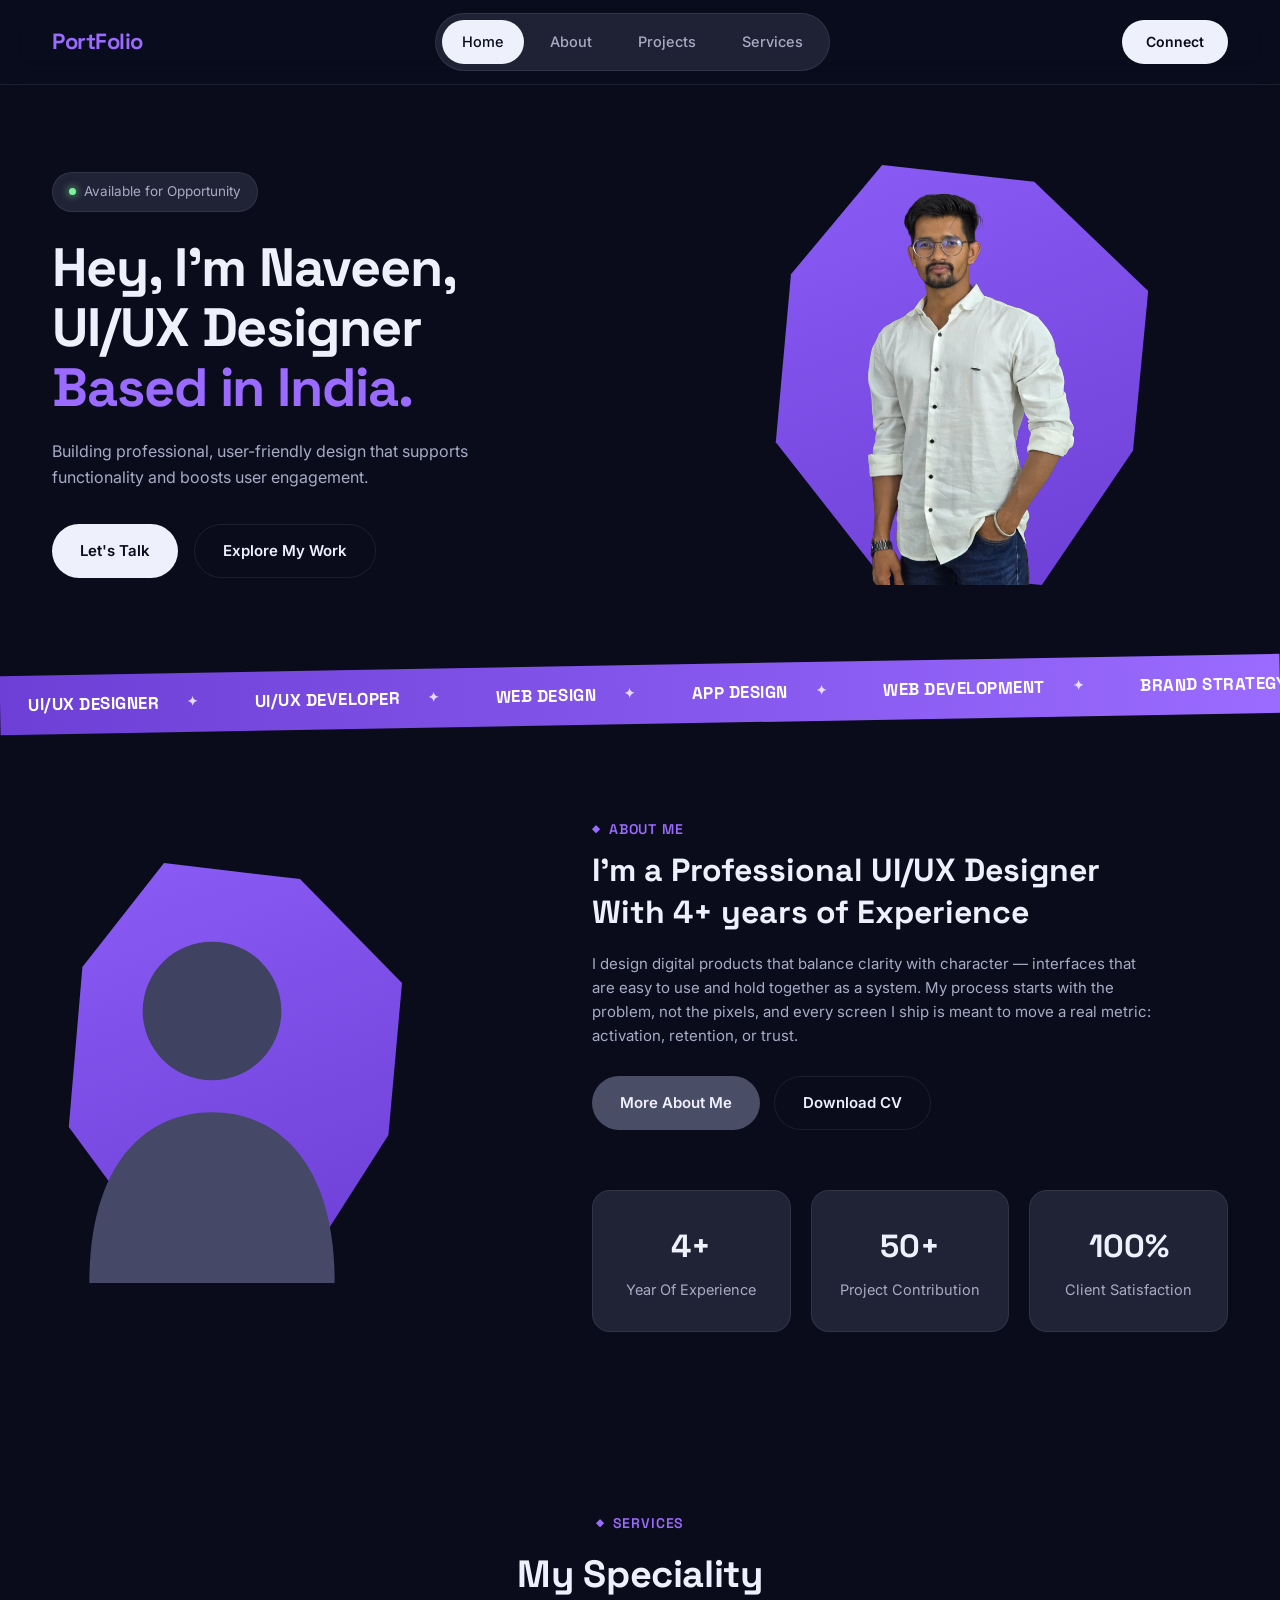
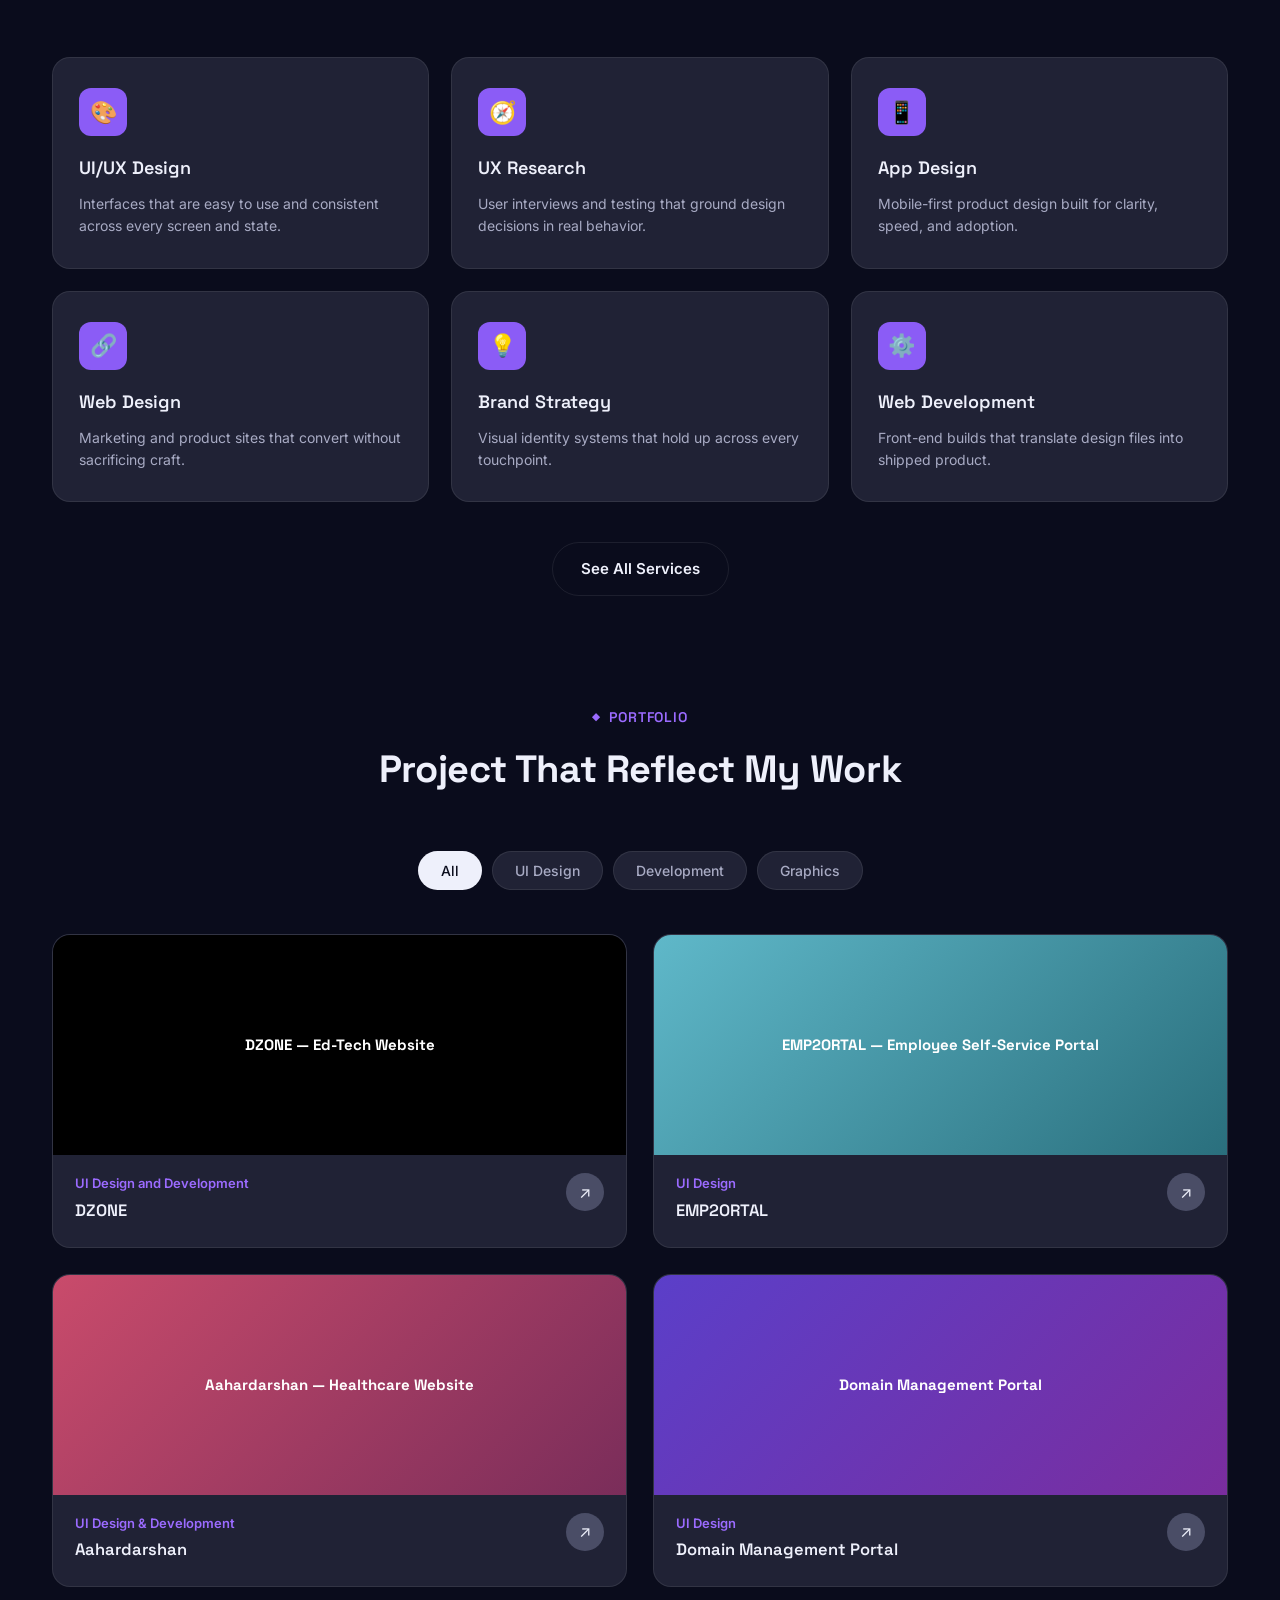
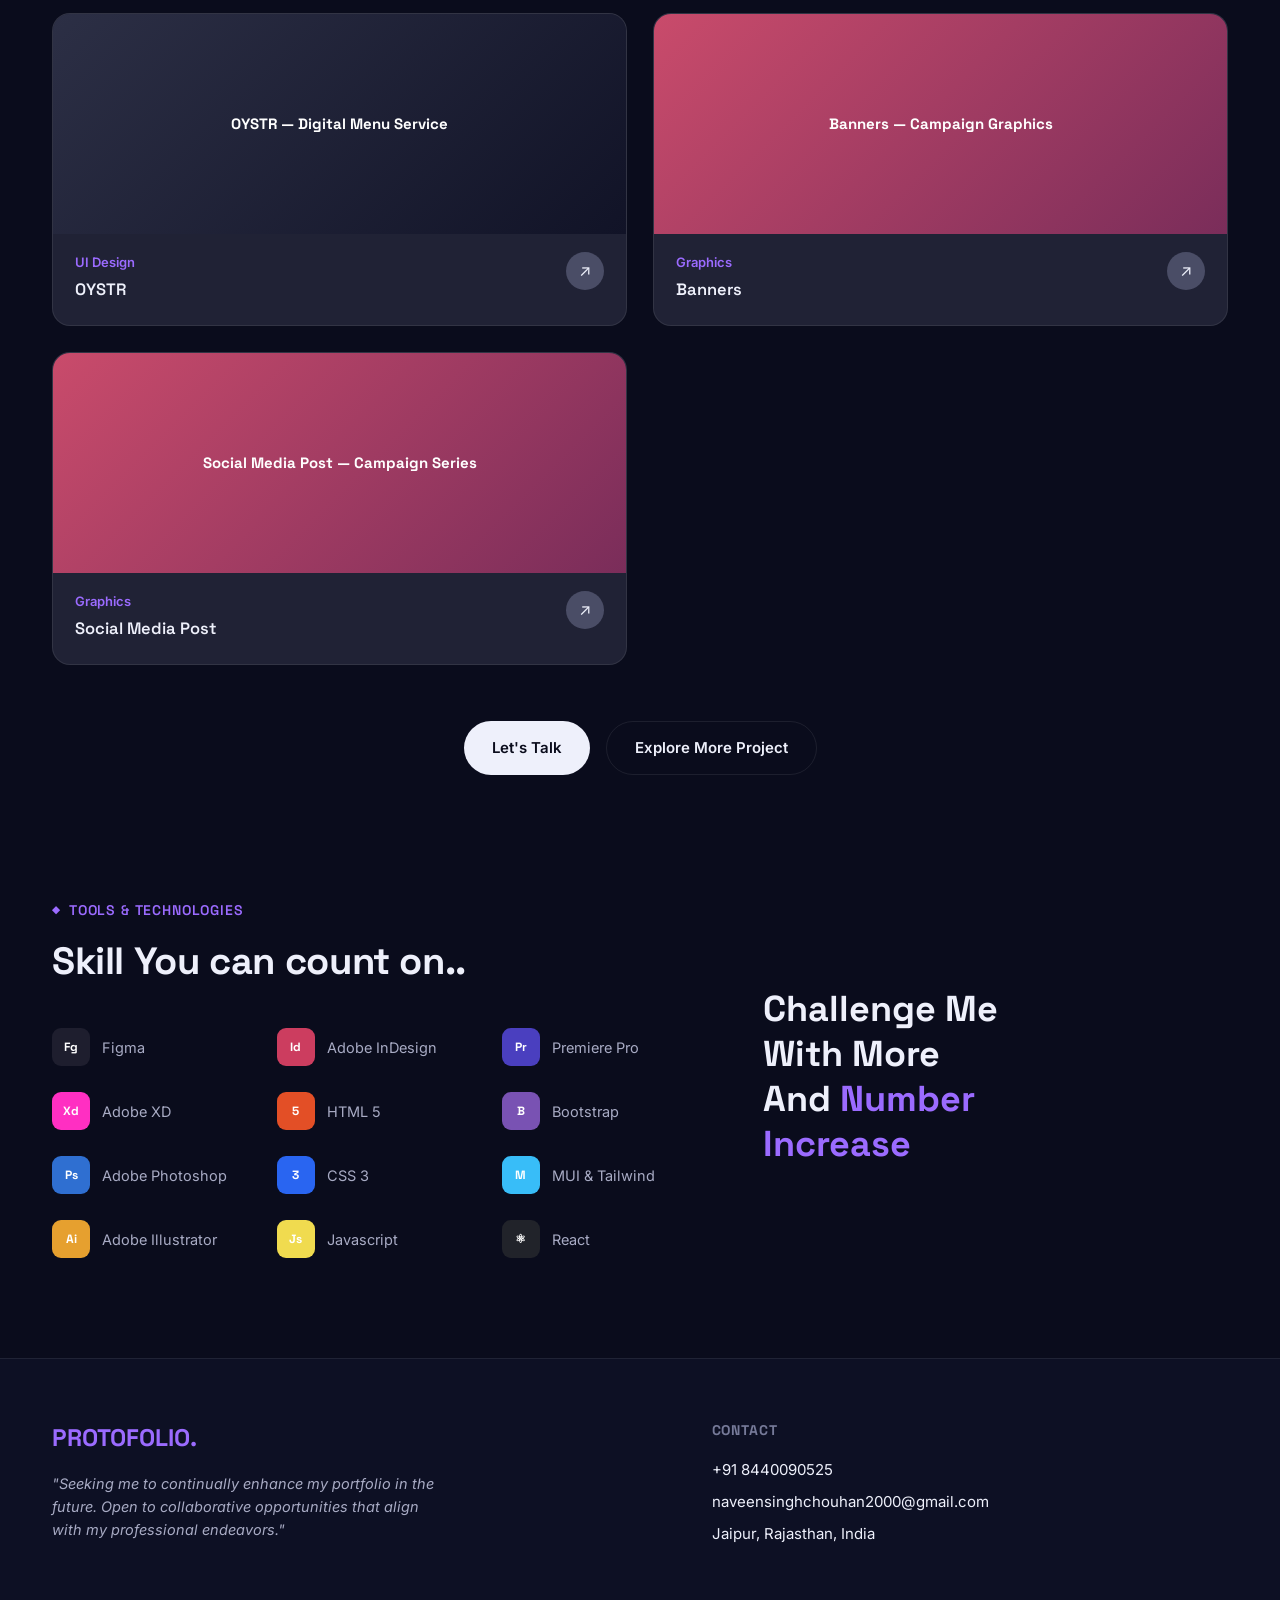
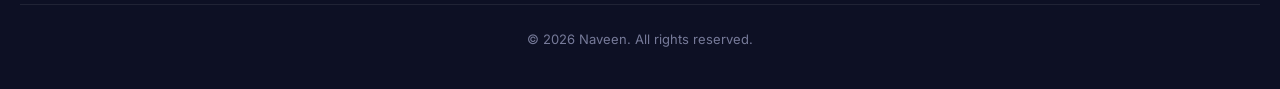
==== index.html @ eaffee30 "initial" ====
<!doctype html>
<html lang="en">
  <head>
    <meta charset="UTF-8" />
    <meta name="viewport" content="width=device-width, initial-scale=1.0" />
    <title>Naveen-UI/UX Designer Portfolio</title>
    <link rel="preconnect" href="https://fonts.googleapis.com" />
    <link
      href="https://fonts.googleapis.com/css2?family=Space+Grotesk:wght@400;500;600;700&family=Inter:wght@400;500;600;700&display=swap"
      rel="stylesheet"
    />
    <link rel="stylesheet" href="styles.css" />
  </head>
  <body>
    <header>
      <nav class="wrap">
        <a href="index.html" class="logo">PortFolio</a>
        <div class="nav-links" id="navLinks">
          <a href="index.html">Home</a>
          <a href="about.html">About</a>
          <a href="projects.html">Projects</a>
          <a href="services.html">Services</a>
        </div>
        <div class="nav-cta">
          <a
            href="index.html#contact"
            class="btn btn-solid"
            style="padding: 11px 24px; font-size: 14px"
            >Connect</a
          >
          <button class="burger" id="burgerBtn" aria-label="Toggle menu">
            ☰
          </button>
        </div>
      </nav>
    </header>

    <section class="hero" id="home">
      <div class="wrap hero-grid">
        <div>
          <div class="badge">
            <span class="dot"></span> Available for Opportunity
          </div>
          <h1>
            Hey, I'm Naveen,<br />UI/UX Designer<br /><span class="accent"
              >Based in India.</span
            >
          </h1>
          <p class="lead">
            Building professional, user-friendly design that supports
            functionality and boosts user engagement.
          </p>
          <div class="hero-actions">
            <a href="index.html#contact" class="btn btn-solid">Let's Talk</a>
            <a href="projects.html" class="btn btn-outline">Explore My Work</a>
          </div>
        </div>
        <div class="hero-photo">
          <div class="blob"></div>
          <div class="photo-card">
            <img src="./Assets/SelfImage.png" alt="" />
            <!-- <svg
              class="avatar-svg"
              viewBox="0 0 320 420"
              preserveAspectRatio="xMidYMax slice"
            >
              <circle cx="160" cy="150" r="70" fill="#3f4260" />
              <path
                d="M40 420 C40 300 100 250 160 250 C220 250 280 300 280 420 Z"
                fill="#454866"
              />
            </svg> -->
          </div>
        </div>
      </div>
    </section>

    <div class="marquee-strip">
      <div class="marquee-track" id="marqueeTrack"></div>
    </div>

    <section class="about" id="about">
      <div class="wrap about-grid">
        <div class="about-photo">
          <div class="blob"></div>
          <div class="photo-cardabout">
            <svg
              class="avatar-svg"
              viewBox="0 0 300 400"
              preserveAspectRatio="xMidYMax slice"
            >
              <circle cx="150" cy="145" r="65" fill="#3f4260" />
              <path
                d="M35 400 C35 285 90 240 150 240 C210 240 265 285 265 400 Z"
                fill="#454866"
              />
            </svg>
          </div>
        </div>
        <div class="about-copy">
          <div class="eyebrow">About Me</div>
          <h3>I'm a Professional UI/UX Designer With 4+ years of Experience</h3>
          <p>
            I design digital products that balance clarity with character —
            interfaces that are easy to use and hold together as a system. My
            process starts with the problem, not the pixels, and every screen I
            ship is meant to move a real metric: activation, retention, or
            trust.
          </p>
          <div style="display: flex; gap: 14px; flex-wrap: wrap">
            <a href="about.html" class="btn btn-ghost-dark">More About Me</a>
            <a href="../files/Assets/DesignerResume.pdf" class="btn btn-outline"
              >Download CV</a
            >
          </div>

          <div class="stats-row">
            <div class="stat-card">
              <div class="num">4+</div>
              <div class="label">Year Of Experience</div>
            </div>
            <div class="stat-card">
              <div class="num">50+</div>
              <div class="label">Project Contribution</div>
            </div>
            <div class="stat-card">
              <div class="num">100%</div>
              <div class="label">Client Satisfaction</div>
            </div>
          </div>
        </div>
      </div>
    </section>

    <section class="services" id="services">
      <div class="wrap">
        <div class="section-head">
          <div class="eyebrow" style="justify-content: center; display: flex">
            Services
          </div>
          <h2 class="section-title">My Speciality</h2>
        </div>
        <div class="services-grid" id="servicesGrid"></div>
        <div style="text-align: center; margin-top: 40px">
          <a href="services.html" class="btn btn-outline">See All Services</a>
        </div>
      </div>
    </section>

    <section class="portfolio" id="projects">
      <div class="wrap">
        <div class="section-head">
          <div class="eyebrow" style="justify-content: center; display: flex">
            Portfolio
          </div>
          <h2 class="section-title">Project That Reflect My Work</h2>
        </div>
        <div class="filters" id="filters"></div>
        <div class="portfolio-grid" id="portfolioGrid"></div>
        <div class="portfolio-cta">
          <a href="index.html#contact" class="btn btn-solid">Let's Talk</a>
          <a href="projects.html" class="btn btn-outline"
            >Explore More Project</a
          >
        </div>
      </div>
    </section>

    <section class="tools">
      <div class="wrap tools-inner">
        <div>
          <div class="eyebrow">Tools &amp; Technologies</div>
          <h2 class="section-title" style="margin-bottom: 36px">
            Skill You can count on..
          </h2>
          <div class="tools-grid" id="toolsGrid"></div>
        </div>
        <div class="challenge-copy">
          <h3>
            Challenge Me<br />With More<br />And
            <span class="accent">Number<br />Increase</span>
          </h3>
        </div>
      </div>
    </section>

    <footer id="contact">
      <div class="wrap footer-grid">
        <div>
          <div class="footer-brand">PROTOFOLIO.</div>
          <p class="footer-quote">
            "Seeking me to continually enhance my portfolio in the future. Open
            to collaborative opportunities that align with my professional
            endeavors."
          </p>
        </div>
        <div class="footer-contact">
          <h6>Contact</h6>
          <p><a href="tel:+918440090525">+91 8440090525</a></p>
          <p>
            <a href="mailto:naveensinghchouhan2000@gmail.com"
              >naveensinghchouhan2000@gmail.com</a
            >
          </p>
          <p>Jaipur, Rajasthan, India</p>
        </div>
      </div>
      <div class="wrap footer-bottom">© 2026 Naveen. All rights reserved.</div>
    </footer>

    <script src="projects-data.js"></script>
    <script src="main.js"></script>
    <script>
      renderServices("servicesGrid", false);
      initFilters("filters", "portfolioGrid");
      renderTools("toolsGrid");
    </script>
  </body>
</html>
---- styles.css ----
:root {
  --bg: #0a0c1c;
  --bg-alt: #0d1024;
  --panel: #4a4d66;
  --panel-soft: rgba(74, 77, 102, 0.35);
  --purple: #8b5cf6;
  --purple-bright: #9b6bff;
  --purple-deep: #6d3fd6;
  --text: #eef0fb;
  --text-dim: #a8abc4;
  --text-faint: #767a99;
  --line: rgba(255, 255, 255, 0.08);
  --radius: 18px;
  --font-display: "Space Grotesk", sans-serif;
  --font-body: "Inter", sans-serif;
}
* {
  margin: 0;
  padding: 0;
  box-sizing: border-box;
}
html {
  scroll-behavior: smooth;
}
body {
  background: var(--bg);
  color: var(--text);
  font-family: var(--font-body);
  overflow-x: hidden;
  line-height: 1.6;
}
a {
  color: inherit;
  text-decoration: none;
}
ul {
  list-style: none;
}
img {
  max-width: 100%;
  display: block;
}
button {
  font-family: inherit;
  cursor: pointer;
  border: none;
}

.wrap {
  max-width: 1240px;
  margin: 0 auto;
  padding: 0 32px;
}
.eyebrow {
  display: inline-flex;
  align-items: center;
  gap: 8px;
  font-family: var(--font-display);
  font-size: 14px;
  font-weight: 600;
  letter-spacing: 0.06em;
  color: var(--purple-bright);
  text-transform: uppercase;
  margin-bottom: 10px;
}
.eyebrow::before {
  content: "◆";
  font-size: 10px;
  color: var(--purple-bright);
}
h2.section-title {
  font-family: var(--font-display);
  font-size: clamp(26px, 3.4vw, 38px);
  font-weight: 700;
  color: var(--text);
  letter-spacing: -0.01em;
}
.section-head {
  text-align: center;
  margin-bottom: 52px;
}
.section-head.left {
  text-align: left;
}
.section-head.left .eyebrow {
  justify-content: flex-start;
}

.btn {
  padding: 14px 28px;
  border-radius: 999px;
  font-weight: 600;
  font-size: 15px;
  font-family: var(--font-body);
  display: inline-flex;
  align-items: center;
  justify-content: center;
  gap: 8px;
  transition:
    transform 0.25s ease,
    box-shadow 0.25s ease,
    background 0.25s ease,
    color 0.25s ease;
}
.btn-solid {
  background: var(--text);
  color: var(--bg);
}
.btn-solid:hover {
  background: var(--purple-bright);
  color: #fff;
  transform: translateY(-2px);
  box-shadow: 0 10px 30px -8px rgba(139, 92, 246, 0.6);
}
.btn-outline {
  background: transparent;
  color: var(--text);
  border: 1.5px solid var(--line);
}
.btn-outline:hover {
  border-color: var(--purple-bright);
  color: var(--purple-bright);
  transform: translateY(-2px);
}
.btn-ghost-dark {
  background: var(--panel);
  color: var(--text);
}
.btn-ghost-dark:hover {
  background: var(--purple);
  color: #fff;
  transform: translateY(-2px);
}
.btn-sm {
  padding: 10px 20px;
  font-size: 13.5px;
}

/* NAV */
header {
  position: sticky;
  top: 0;
  z-index: 100;
  background: rgba(10, 12, 28, 0.75);
  backdrop-filter: blur(14px);
  border-bottom: 1px solid var(--line);
}
nav.wrap {
  display: flex;
  align-items: center;
  justify-content: space-between;
  height: 84px;
}
.logo {
  font-family: var(--font-display);
  font-weight: 700;
  font-size: 22px;
  color: var(--purple-bright);
  letter-spacing: -0.02em;
}
.nav-links {
  display: flex;
  gap: 6px;
  background: var(--panel-soft);
  border: 1px solid var(--line);
  padding: 6px;
  border-radius: 999px;
}
.nav-links a {
  padding: 10px 20px;
  border-radius: 999px;
  font-size: 14.5px;
  font-weight: 500;
  color: var(--text-dim);
  transition: all 0.2s ease;
}
.nav-links a:hover,
.nav-links a.active {
  background: var(--text);
  color: var(--bg);
}
.nav-cta {
  display: flex;
  align-items: center;
  gap: 16px;
}
.burger {
  display: none;
  background: none;
  color: var(--text);
  font-size: 24px;
}

/* PAGE HERO (about/services/projects/case-study top banner) */
.page-hero {
  padding: 64px 0 50px;
}
.page-hero .breadcrumb {
  display: flex;
  align-items: center;
  gap: 8px;
  color: var(--text-faint);
  font-size: 13.5px;
  margin-bottom: 22px;
}
.page-hero .breadcrumb a:hover {
  color: var(--purple-bright);
}
.page-hero h1 {
  font-family: var(--font-display);
  font-size: clamp(32px, 4.4vw, 48px);
  font-weight: 700;
  letter-spacing: -0.02em;
  line-height: 1.15;
  max-width: 760px;
}
.page-hero p.lead {
  color: var(--text-dim);
  font-size: 16px;
  max-width: 560px;
  margin-top: 16px;
}

/* HERO (home) */
.hero {
  position: relative;
  padding: 80px 0 60px;
  overflow: hidden;
}
.hero-grid {
  display: grid;
  grid-template-columns: 1.05fr 0.95fr;
  gap: 40px;
  align-items: center;
}
.badge {
  display: inline-flex;
  align-items: center;
  gap: 8px;
  background: var(--panel-soft);
  border: 1px solid var(--line);
  padding: 8px 16px;
  border-radius: 999px;
  font-size: 13.5px;
  color: var(--text-dim);
  margin-bottom: 26px;
}
.badge .dot {
  width: 7px;
  height: 7px;
  border-radius: 50%;
  background: #7cf29c;
  box-shadow: 0 0 8px #7cf29c;
}
.hero h1 {
  font-family: var(--font-display);
  font-size: clamp(36px, 5vw, 54px);
  font-weight: 700;
  line-height: 1.12;
  letter-spacing: -0.02em;
  margin-bottom: 20px;
}
.hero h1 .accent {
  color: var(--purple-bright);
}
.hero p.lead {
  color: var(--text-dim);
  font-size: 16px;
  max-width: 440px;
  margin-bottom: 34px;
}
.hero-actions {
  display: flex;
  gap: 16px;
  flex-wrap: wrap;
}

.hero-photo {
  position: relative;
  display: flex;
  justify-content: center;
}
.blob {
  position: absolute;
  width: 380px;
  height: 420px;
  background: linear-gradient(
    160deg,
    var(--purple) 0%,
    var(--purple-deep) 100%
  );
  clip-path: polygon(
    30% 0%,
    70% 4%,
    100% 30%,
    96% 68%,
    72% 100%,
    28% 96%,
    2% 66%,
    6% 26%
  );
  z-index: 0;
}
.photo-card {
  position: relative;
  z-index: 1;
  width: 320px;
  height: 420px;
  border-radius: 24px;
  overflow: hidden;
  /* background: linear-gradient(180deg, #2a2d45, #1a1c30); */
  display: flex;
  align-items: flex-end;
  justify-content: center;
  /* box-shadow: 0 30px 60px -20px rgba(0, 0, 0, 0.6);? */
}
.avatar-svg {
  width: 100%;
  height: 100%;
}

/* MARQUEE */
.marquee-strip {
  background: linear-gradient(90deg, var(--purple-deep), var(--purple-bright));
  padding: 16px 0;
  overflow: hidden;
  white-space: nowrap;
  transform: rotate(-1deg);
  margin: 20px 0 70px;
}
.marquee-track {
  display: inline-flex;
  animation: scroll 26s linear infinite;
}
.marquee-track span {
  font-family: var(--font-display);
  font-weight: 700;
  font-size: 17px;
  color: #fff;
  padding: 0 28px;
  display: inline-flex;
  align-items: center;
  gap: 28px;
  text-transform: uppercase;
  letter-spacing: 0.03em;
}
.marquee-track span::after {
  content: "✦";
  font-size: 13px;
  opacity: 0.8;
}
@keyframes scroll {
  from {
    transform: translateX(0);
  }
  to {
    transform: translateX(-50%);
  }
}

/* ABOUT (home teaser + about page) */
.about {
  padding: 20px 0 90px;
}
.about-grid {
  display: grid;
  grid-template-columns: 0.85fr 1.15fr;
  gap: 70px;
  align-items: center;
}
.about-photo {
  position: relative;
}
.photo-cardabout {
  position: relative;
  z-index: 1;
  width: 320px;
  height: 420px;
  border-radius: 24px;
  overflow: hidden;
  /* background: linear-gradient(180deg, #2a2d45, #1a1c30); */
  display: flex;
  align-items: flex-end;
  justify-content: center;
  /* box-shadow: 0 30px 60px -20px rgba(0, 0, 0, 0.6);? */
}
.about-photo .blob {
  width: 340px;
  height: 400px;
  left: 10px;
}
.about-photo .photo-card {
  width: 300px;
  height: 400px;
}
.about-copy h3 {
  font-family: var(--font-display);
  font-size: clamp(24px, 2.6vw, 32px);
  font-weight: 700;
  line-height: 1.3;
  margin-bottom: 18px;
  max-width: 520px;
}
.about-copy p {
  color: var(--text-dim);
  font-size: 15px;
  margin-bottom: 28px;
  max-width: 560px;
}

.stats-row {
  display: grid;
  grid-template-columns: repeat(3, 1fr);
  gap: 20px;
  margin-top: 60px;
}
.stat-card {
  background: var(--panel-soft);
  border: 1px solid var(--line);
  border-radius: var(--radius);
  padding: 30px 20px;
  text-align: center;
}
.stat-card .num {
  font-family: var(--font-display);
  font-size: 32px;
  font-weight: 700;
  color: var(--text);
}
.stat-card .label {
  color: var(--text-dim);
  font-size: 14.5px;
  margin-top: 6px;
}

/* SERVICES */
.services {
  padding: 90px 0;
}
.services-grid {
  display: grid;
  grid-template-columns: repeat(3, 1fr);
  gap: 22px;
}
.service-card {
  background: var(--panel-soft);
  border: 1px solid var(--line);
  border-radius: var(--radius);
  padding: 30px 26px;
  transition:
    transform 0.25s ease,
    border-color 0.25s ease,
    background 0.25s ease;
}
.service-card:hover {
  transform: translateY(-6px);
  border-color: var(--purple-bright);
  background: rgba(139, 92, 246, 0.12);
}
.service-icon {
  width: 48px;
  height: 48px;
  border-radius: 12px;
  background: var(--purple);
  display: flex;
  align-items: center;
  justify-content: center;
  margin-bottom: 18px;
  font-size: 22px;
}
.service-card h4 {
  font-family: var(--font-display);
  font-size: 18px;
  font-weight: 600;
  margin-bottom: 10px;
}
.service-card p {
  color: var(--text-dim);
  font-size: 14px;
}
.service-card .includes {
  margin-top: 16px;
  padding-top: 16px;
  border-top: 1px solid var(--line);
}
.service-card .includes li {
  color: var(--text-faint);
  font-size: 13px;
  padding: 3px 0;
  display: flex;
  gap: 8px;
}
.service-card .includes li::before {
  content: "—";
  color: var(--purple-bright);
}

/* SERVICE PROCESS (services page) */
.process-strip {
  padding: 20px 0 100px;
}
.process-grid {
  display: grid;
  grid-template-columns: repeat(4, 1fr);
  gap: 20px;
}
.process-step {
  background: var(--panel-soft);
  border: 1px solid var(--line);
  border-radius: var(--radius);
  padding: 26px 22px;
  position: relative;
}
.process-step .step-num {
  font-family: var(--font-display);
  font-size: 13px;
  color: var(--purple-bright);
  font-weight: 700;
  margin-bottom: 14px;
  letter-spacing: 0.05em;
}
.process-step h5 {
  font-family: var(--font-display);
  font-size: 16px;
  font-weight: 600;
  margin-bottom: 8px;
}
.process-step p {
  color: var(--text-dim);
  font-size: 13.5px;
}

/* FAQ */
.faq {
  padding: 20px 0 100px;
}
.faq-item {
  border-bottom: 1px solid var(--line);
  padding: 22px 0;
}
.faq-q {
  display: flex;
  justify-content: space-between;
  align-items: center;
  cursor: pointer;
  font-family: var(--font-display);
  font-weight: 600;
  font-size: 16px;
}
.faq-q .plus {
  color: var(--purple-bright);
  font-size: 20px;
  transition: transform 0.25s ease;
  flex-shrink: 0;
  margin-left: 16px;
}
.faq-item.open .faq-q .plus {
  transform: rotate(45deg);
}
.faq-a {
  max-height: 0;
  overflow: hidden;
  transition: max-height 0.3s ease;
}
.faq-item.open .faq-a {
  max-height: 200px;
}
.faq-a p {
  color: var(--text-dim);
  font-size: 14.5px;
  padding-top: 14px;
  max-width: 640px;
}

/* PORTFOLIO */
.portfolio {
  padding: 20px 0 100px;
}
.filters {
  display: flex;
  justify-content: center;
  gap: 10px;
  margin-bottom: 44px;
  flex-wrap: wrap;
}
.filters.left {
  justify-content: flex-start;
}
.filter-btn {
  padding: 10px 22px;
  border-radius: 999px;
  font-size: 14px;
  font-weight: 500;
  background: var(--panel-soft);
  border: 1px solid var(--line);
  color: var(--text-dim);
  transition: all 0.2s ease;
}
.filter-btn:hover {
  color: var(--text);
}
.filter-btn.active {
  background: var(--text);
  color: var(--bg);
}
.portfolio-grid {
  display: grid;
  grid-template-columns: repeat(2, 1fr);
  gap: 26px;
}
.project-card {
  background: var(--panel-soft);
  border: 1px solid var(--line);
  border-radius: var(--radius);
  overflow: hidden;
  transition:
    transform 0.25s ease,
    border-color 0.25s ease;
}
.project-card:hover {
  transform: translateY(-6px);
  border-color: var(--purple-bright);
}
.project-thumb {
  height: 220px;
  position: relative;
  overflow: hidden;
  display: flex;
  align-items: center;
  justify-content: center;
  font-family: var(--font-display);
  font-weight: 700;
  font-size: 15px;
  color: #fff;
  text-align: center;
  padding: 20px;
}
.project-info {
  padding: 18px 22px 22px;
  display: flex;
  justify-content: space-between;
  align-items: flex-start;
}
.project-info .cat {
  color: var(--purple-bright);
  font-size: 13px;
  font-weight: 600;
  margin-bottom: 4px;
  display: block;
}
.project-info h5 {
  font-family: var(--font-display);
  font-size: 16.5px;
  font-weight: 600;
}
.ext-link {
  width: 38px;
  height: 38px;
  border-radius: 50%;
  background: var(--panel);
  display: flex;
  align-items: center;
  justify-content: center;
  flex-shrink: 0;
  transition: background 0.2s ease;
  font-size: 16px;
}
.project-card:hover .ext-link {
  background: var(--purple);
}
.portfolio-cta {
  display: flex;
  justify-content: center;
  gap: 16px;
  margin-top: 56px;
  flex-wrap: wrap;
}

/* TOOLS */
.tools {
  padding: 20px 0 100px;
}
.tools-inner {
  display: grid;
  grid-template-columns: 1.4fr 1fr;
  gap: 60px;
  align-items: center;
}
.tools-grid {
  display: grid;
  grid-template-columns: repeat(3, 1fr);
  gap: 26px 24px;
}
.tool-item {
  display: flex;
  align-items: center;
  gap: 12px;
}
.tool-icon {
  width: 38px;
  height: 38px;
  border-radius: 9px;
  flex-shrink: 0;
  display: flex;
  align-items: center;
  justify-content: center;
  font-family: var(--font-display);
  font-weight: 700;
  font-size: 12px;
  color: #fff;
}
.tool-item span.name {
  font-size: 14.5px;
  color: var(--text-dim);
}
.challenge-copy h3 {
  font-family: var(--font-display);
  font-size: clamp(26px, 3vw, 36px);
  font-weight: 700;
  line-height: 1.25;
}
.challenge-copy h3 .accent {
  color: var(--purple-bright);
}

/* ABOUT PAGE extras: timeline + skills */
.timeline {
  padding: 20px 0 100px;
}
.timeline-list {
  max-width: 760px;
  margin: 0 auto;
}
.timeline-item {
  display: grid;
  grid-template-columns: 120px 1fr;
  gap: 28px;
  padding: 26px 0;
  border-bottom: 1px solid var(--line);
}
.timeline-item:last-child {
  border-bottom: none;
}
.timeline-item .year {
  font-family: var(--font-display);
  color: var(--purple-bright);
  font-weight: 700;
  font-size: 15px;
}
.timeline-item h5 {
  font-family: var(--font-display);
  font-size: 17px;
  font-weight: 600;
  margin-bottom: 6px;
}
.timeline-item p {
  color: var(--text-dim);
  font-size: 14.5px;
}

.skills-bars {
  padding: 20px 0 100px;
}
.skills-grid {
  display: grid;
  grid-template-columns: 1fr 1fr;
  gap: 24px 50px;
  max-width: 900px;
  margin: 0 auto;
}
.skill-bar-item {
  display: flex;
  flex-direction: column;
  gap: 8px;
}
.skill-bar-item .top {
  display: flex;
  justify-content: space-between;
  font-size: 14px;
  color: var(--text-dim);
}
.skill-bar-track {
  height: 8px;
  background: var(--panel-soft);
  border-radius: 99px;
  overflow: hidden;
}
.skill-bar-fill {
  height: 100%;
  background: linear-gradient(90deg, var(--purple-deep), var(--purple-bright));
  border-radius: 99px;
}

/* CASE STUDY / PROJECT DETAIL */
.case-hero {
  padding: 56px 0 0;
}
.case-meta-grid {
  display: grid;
  grid-template-columns: repeat(4, 1fr);
  gap: 20px;
  margin: 36px 0 46px;
  padding: 28px 0;
  border-top: 1px solid var(--line);
  border-bottom: 1px solid var(--line);
}
.case-meta-grid .m-label {
  font-size: 12.5px;
  color: var(--text-faint);
  text-transform: uppercase;
  letter-spacing: 0.06em;
  margin-bottom: 6px;
}
.case-meta-grid .m-value {
  font-family: var(--font-display);
  font-size: 15.5px;
  font-weight: 600;
}
.case-banner {
  height: 420px;
  border-radius: 24px;
  margin-bottom: 70px;
  display: flex;
  align-items: center;
  justify-content: center;
  font-family: var(--font-display);
  font-size: 26px;
  font-weight: 700;
  color: #fff;
  text-align: center;
  position: relative;
  overflow: hidden;
}
.case-section {
  padding: 0 0 80px;
}
.case-section h3 {
  font-family: var(--font-display);
  font-size: clamp(22px, 2.6vw, 28px);
  font-weight: 700;
  margin-bottom: 18px;
}
.case-section p.body-text {
  color: var(--text-dim);
  font-size: 15.5px;
  max-width: 760px;
  margin-bottom: 16px;
}
.case-two-col {
  display: grid;
  grid-template-columns: 1fr 1fr;
  gap: 60px;
}

.palette-row {
  display: flex;
  gap: 16px;
  flex-wrap: wrap;
  margin-top: 24px;
}
.swatch {
  width: 150px;
  border-radius: 16px;
  overflow: hidden;
  border: 1px solid var(--line);
}
.swatch .chip {
  height: 100px;
}
.swatch .meta {
  padding: 12px 14px;
  background: var(--panel-soft);
}
.swatch .meta .name {
  font-family: var(--font-display);
  font-size: 13.5px;
  font-weight: 600;
}
.swatch .meta .hex {
  font-size: 12px;
  color: var(--text-faint);
  margin-top: 2px;
  text-transform: uppercase;
}

.research-grid {
  display: grid;
  grid-template-columns: repeat(3, 1fr);
  gap: 22px;
  margin-top: 8px;
}
.research-card {
  background: var(--panel-soft);
  border: 1px solid var(--line);
  border-radius: var(--radius);
  padding: 26px;
}
.research-card .r-icon {
  font-size: 22px;
  margin-bottom: 14px;
}
.research-card h5 {
  font-family: var(--font-display);
  font-size: 15.5px;
  font-weight: 600;
  margin-bottom: 8px;
}
.research-card p {
  color: var(--text-dim);
  font-size: 13.5px;
}

.process-timeline {
  margin-top: 8px;
}
.pt-item {
  display: grid;
  grid-template-columns: 40px 1fr;
  gap: 18px;
  padding-bottom: 36px;
  position: relative;
}
.pt-item:last-child {
  padding-bottom: 0;
}
.pt-dot {
  width: 40px;
  height: 40px;
  border-radius: 50%;
  background: var(--purple);
  display: flex;
  align-items: center;
  justify-content: center;
  font-family: var(--font-display);
  font-weight: 700;
  font-size: 14px;
  color: #fff;
  position: relative;
  z-index: 1;
}
.pt-item:not(:last-child)::before {
  content: "";
  position: absolute;
  left: 19px;
  top: 40px;
  bottom: 0;
  width: 2px;
  background: var(--line);
}
.pt-item h5 {
  font-family: var(--font-display);
  font-size: 16px;
  font-weight: 600;
  margin-bottom: 6px;
}
.pt-item p {
  color: var(--text-dim);
  font-size: 14px;
  max-width: 600px;
}

.tech-groups {
  display: grid;
  grid-template-columns: repeat(3, 1fr);
  gap: 30px;
  margin-top: 8px;
}
.tech-group h6 {
  font-family: var(--font-display);
  font-size: 13px;
  color: var(--text-faint);
  text-transform: uppercase;
  letter-spacing: 0.05em;
  margin-bottom: 14px;
}
.tech-pills {
  display: flex;
  flex-wrap: wrap;
  gap: 8px;
}
.tech-pill {
  padding: 8px 16px;
  border-radius: 999px;
  background: var(--panel-soft);
  border: 1px solid var(--line);
  font-size: 13.5px;
  color: var(--text);
}

.results-grid {
  display: grid;
  grid-template-columns: repeat(4, 1fr);
  gap: 20px;
  margin-top: 8px;
}
.result-card {
  background: var(--panel-soft);
  border: 1px solid var(--line);
  border-radius: var(--radius);
  padding: 26px 20px;
  text-align: center;
}
.result-card .r-num {
  font-family: var(--font-display);
  font-size: 28px;
  font-weight: 700;
  color: var(--purple-bright);
}
.result-card .r-label {
  color: var(--text-dim);
  font-size: 13px;
  margin-top: 6px;
}

.gallery-grid {
  display: grid;
  grid-template-columns: 1fr 1fr;
  gap: 20px;
  margin-top: 8px;
}
.gallery-tile {
  height: 260px;
  border-radius: 16px;
  position: relative;
  overflow: hidden;
  display: flex;
  align-items: center;
  justify-content: center;
  font-family: var(--font-display);
  box-shadow: 0 30px 60px -20px rgba(0, 0, 0, 0.6);
  font-size: 14px;
  color: rgba(255, 255, 255, 0.85);
}
.gallery-tile img,
.case-banner img,
.project-thumb img {
  position: absolute;
  inset: 0;
  width: 100%;
  height: 100%;
  object-fit: contain;
  z-index: 0;
}
.gallery-tile span,
.case-banner span,
.project-thumb span {
  position: relative;
  z-index: 1;
}

.testimonial-block {
  background: var(--panel-soft);
  border: 1px solid var(--line);
  border-radius: var(--radius);
  padding: 40px;
  max-width: 760px;
}
.testimonial-block p {
  font-size: 17px;
  font-style: italic;
  color: var(--text);
  margin-bottom: 18px;
}
.testimonial-block .who {
  font-family: var(--font-display);
  font-weight: 600;
  font-size: 14px;
}
.testimonial-block .role {
  color: var(--text-faint);
  font-size: 13px;
}

.case-nav {
  display: grid;
  grid-template-columns: 1fr 1fr;
  gap: 20px;
  padding: 44px 0 90px;
  border-top: 1px solid var(--line);
}
.case-nav a {
  background: var(--panel-soft);
  border: 1px solid var(--line);
  border-radius: var(--radius);
  padding: 24px 26px;
  transition:
    border-color 0.25s ease,
    transform 0.25s ease;
}
.case-nav a:hover {
  border-color: var(--purple-bright);
  transform: translateY(-3px);
}
.case-nav .dir {
  font-size: 12.5px;
  color: var(--text-faint);
  text-transform: uppercase;
  letter-spacing: 0.05em;
  margin-bottom: 8px;
}
.case-nav .title {
  font-family: var(--font-display);
  font-weight: 600;
  font-size: 16px;
}
.case-nav.next {
  text-align: right;
}

/* FOOTER */
footer {
  border-top: 1px solid var(--line);
  padding: 60px 0 40px;
  background: var(--bg-alt);
}
.footer-grid {
  display: grid;
  grid-template-columns: 1.2fr 1fr;
  gap: 40px;
}
.footer-brand {
  font-family: var(--font-display);
  font-size: 24px;
  font-weight: 700;
  color: var(--purple-bright);
  margin-bottom: 14px;
}
.footer-quote {
  color: var(--text-dim);
  font-size: 14.5px;
  max-width: 400px;
  font-style: italic;
}
.footer-contact h6 {
  font-family: var(--font-display);
  font-size: 14px;
  color: var(--text-faint);
  text-transform: uppercase;
  letter-spacing: 0.06em;
  margin-bottom: 16px;
}
.footer-contact p {
  color: var(--text);
  font-size: 15px;
  margin-bottom: 8px;
}
.footer-contact a:hover {
  color: var(--purple-bright);
}
.footer-bottom {
  margin-top: 50px;
  padding-top: 24px;
  border-top: 1px solid var(--line);
  text-align: center;
  color: var(--text-faint);
  font-size: 13px;
}

/* RESPONSIVE */
@media (max-width: 960px) {
  .nav-links {
    display: none;
  }
  .burger {
    display: block;
  }
  .hero-grid {
    grid-template-columns: 1fr;
    text-align: center;
  }
  .hero p.lead {
    margin-left: auto;
    margin-right: auto;
  }
  .hero-actions {
    justify-content: center;
  }
  .hero-photo {
    order: -1;
    margin-bottom: 10px;
  }
  .about-grid {
    grid-template-columns: 1fr;
  }
  .about-photo {
    display: flex;
    justify-content: center;
    margin-bottom: 20px;
  }
  .stats-row {
    grid-template-columns: 1fr;
  }
  .services-grid {
    grid-template-columns: 1fr 1fr;
  }
  .portfolio-grid {
    grid-template-columns: 1fr;
  }
  .tools-inner {
    grid-template-columns: 1fr;
  }
  .tools-grid {
    grid-template-columns: repeat(2, 1fr);
  }
  .footer-grid {
    grid-template-columns: 1fr;
  }
  .process-grid {
    grid-template-columns: 1fr 1fr;
  }
  .case-meta-grid {
    grid-template-columns: 1fr 1fr;
  }
  .case-two-col {
    grid-template-columns: 1fr;
    gap: 30px;
  }
  .research-grid {
    grid-template-columns: 1fr;
  }
  .tech-groups {
    grid-template-columns: 1fr;
  }
  .results-grid {
    grid-template-columns: 1fr 1fr;
  }
  .gallery-grid {
    grid-template-columns: 1fr;
  }
  .case-nav {
    grid-template-columns: 1fr;
  }
  .case-nav.next {
    text-align: left;
  }
  .skills-grid {
    grid-template-columns: 1fr;
  }
  .timeline-item {
    grid-template-columns: 1fr;
    gap: 6px;
  }
}
@media (max-width: 560px) {
  .services-grid {
    grid-template-columns: 1fr;
  }
  .wrap {
    padding: 0 20px;
  }
  .process-grid {
    grid-template-columns: 1fr;
  }
  .results-grid {
    grid-template-columns: 1fr 1fr;
  }
}

@media (prefers-reduced-motion: reduce) {
  html {
    scroll-behavior: auto;
  }
  .marquee-track {
    animation: none;
  }
  * {
    transition: none !important;
  }
}

:focus-visible {
  outline: 2px solid var(--purple-bright);
  outline-offset: 3px;
}
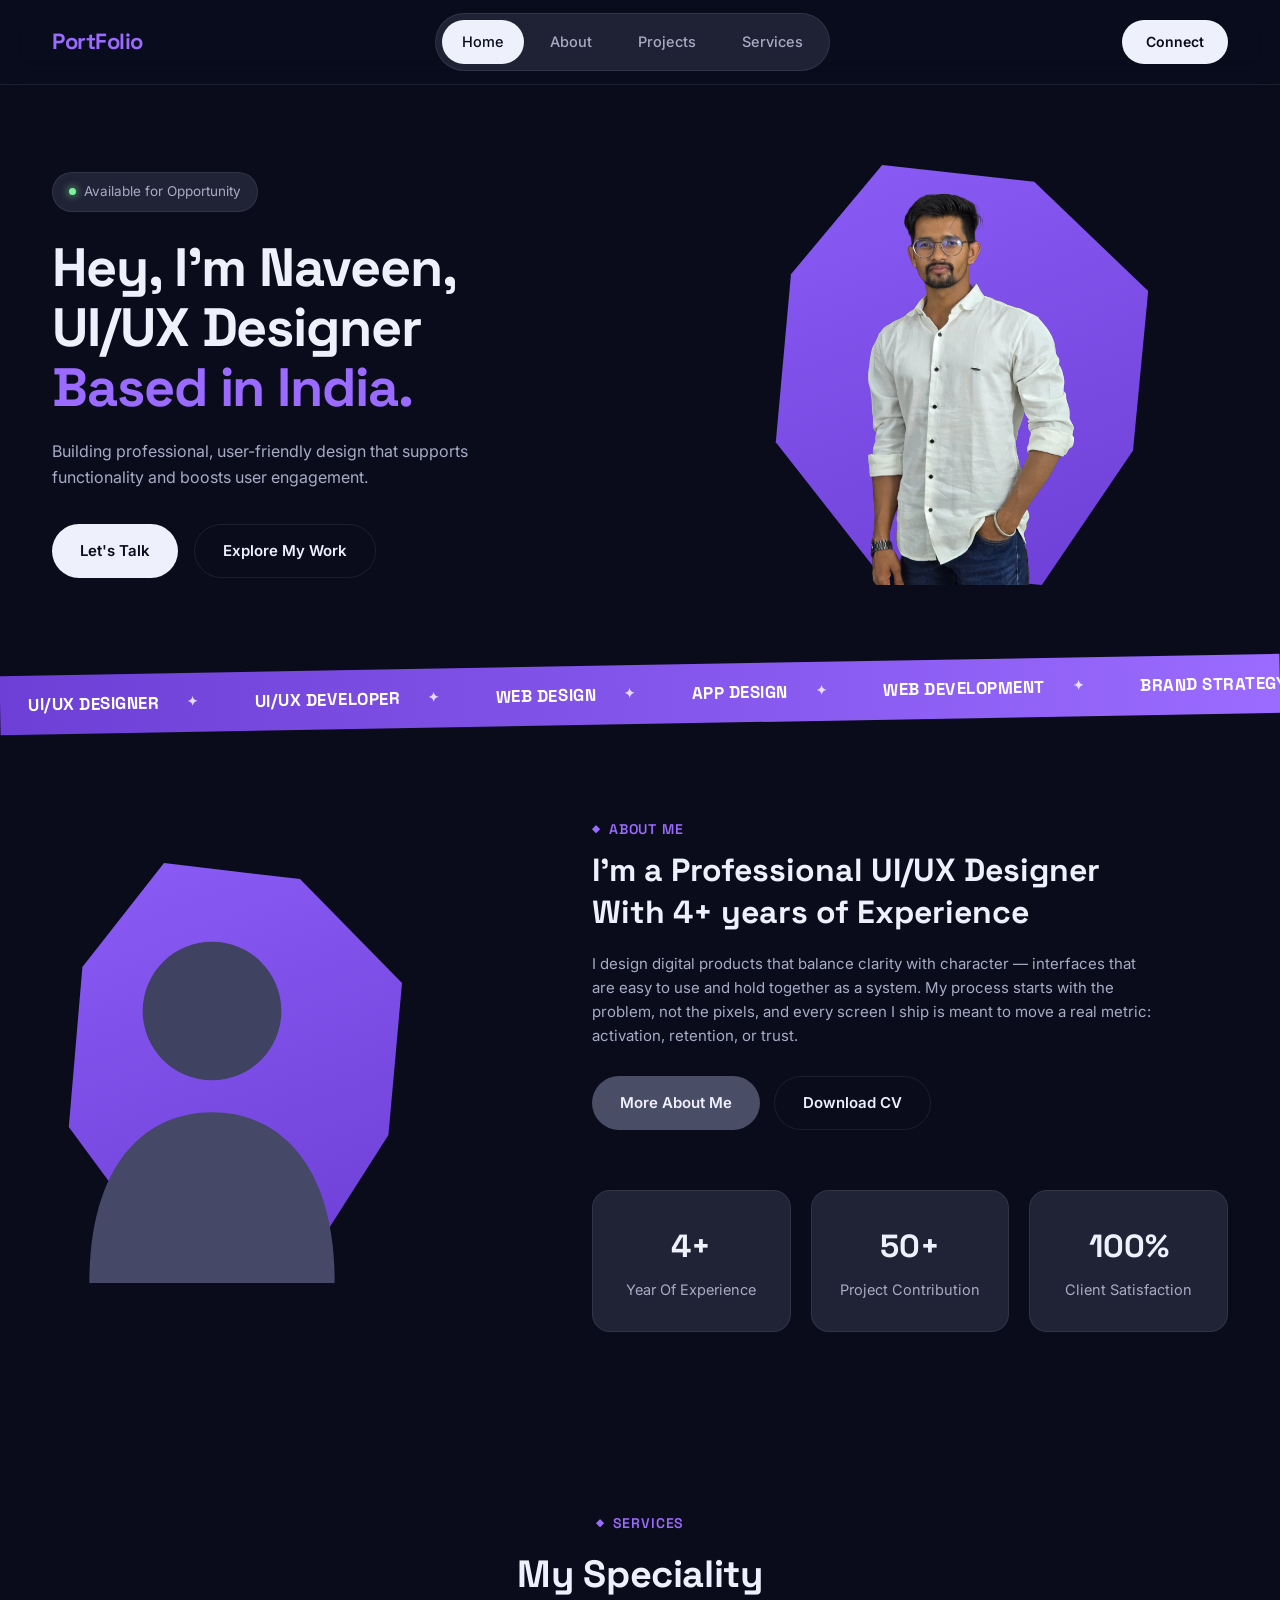
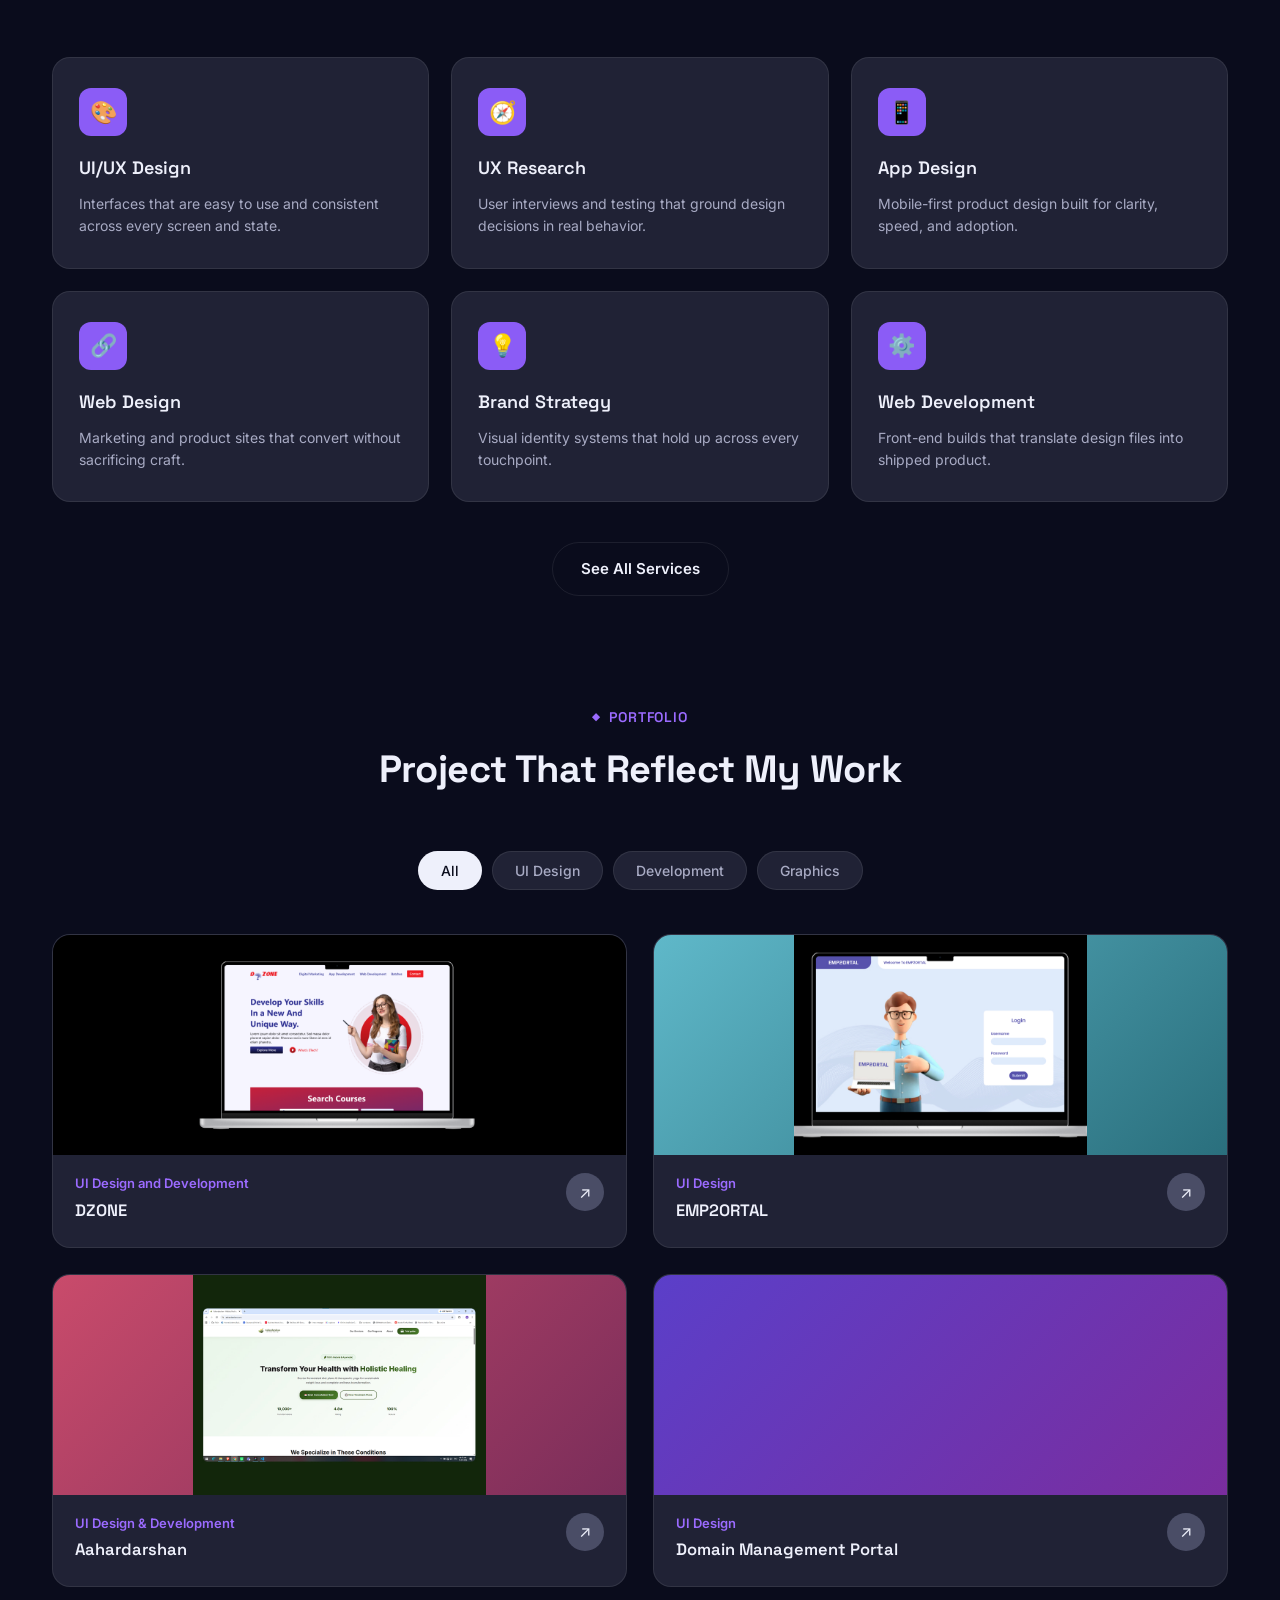
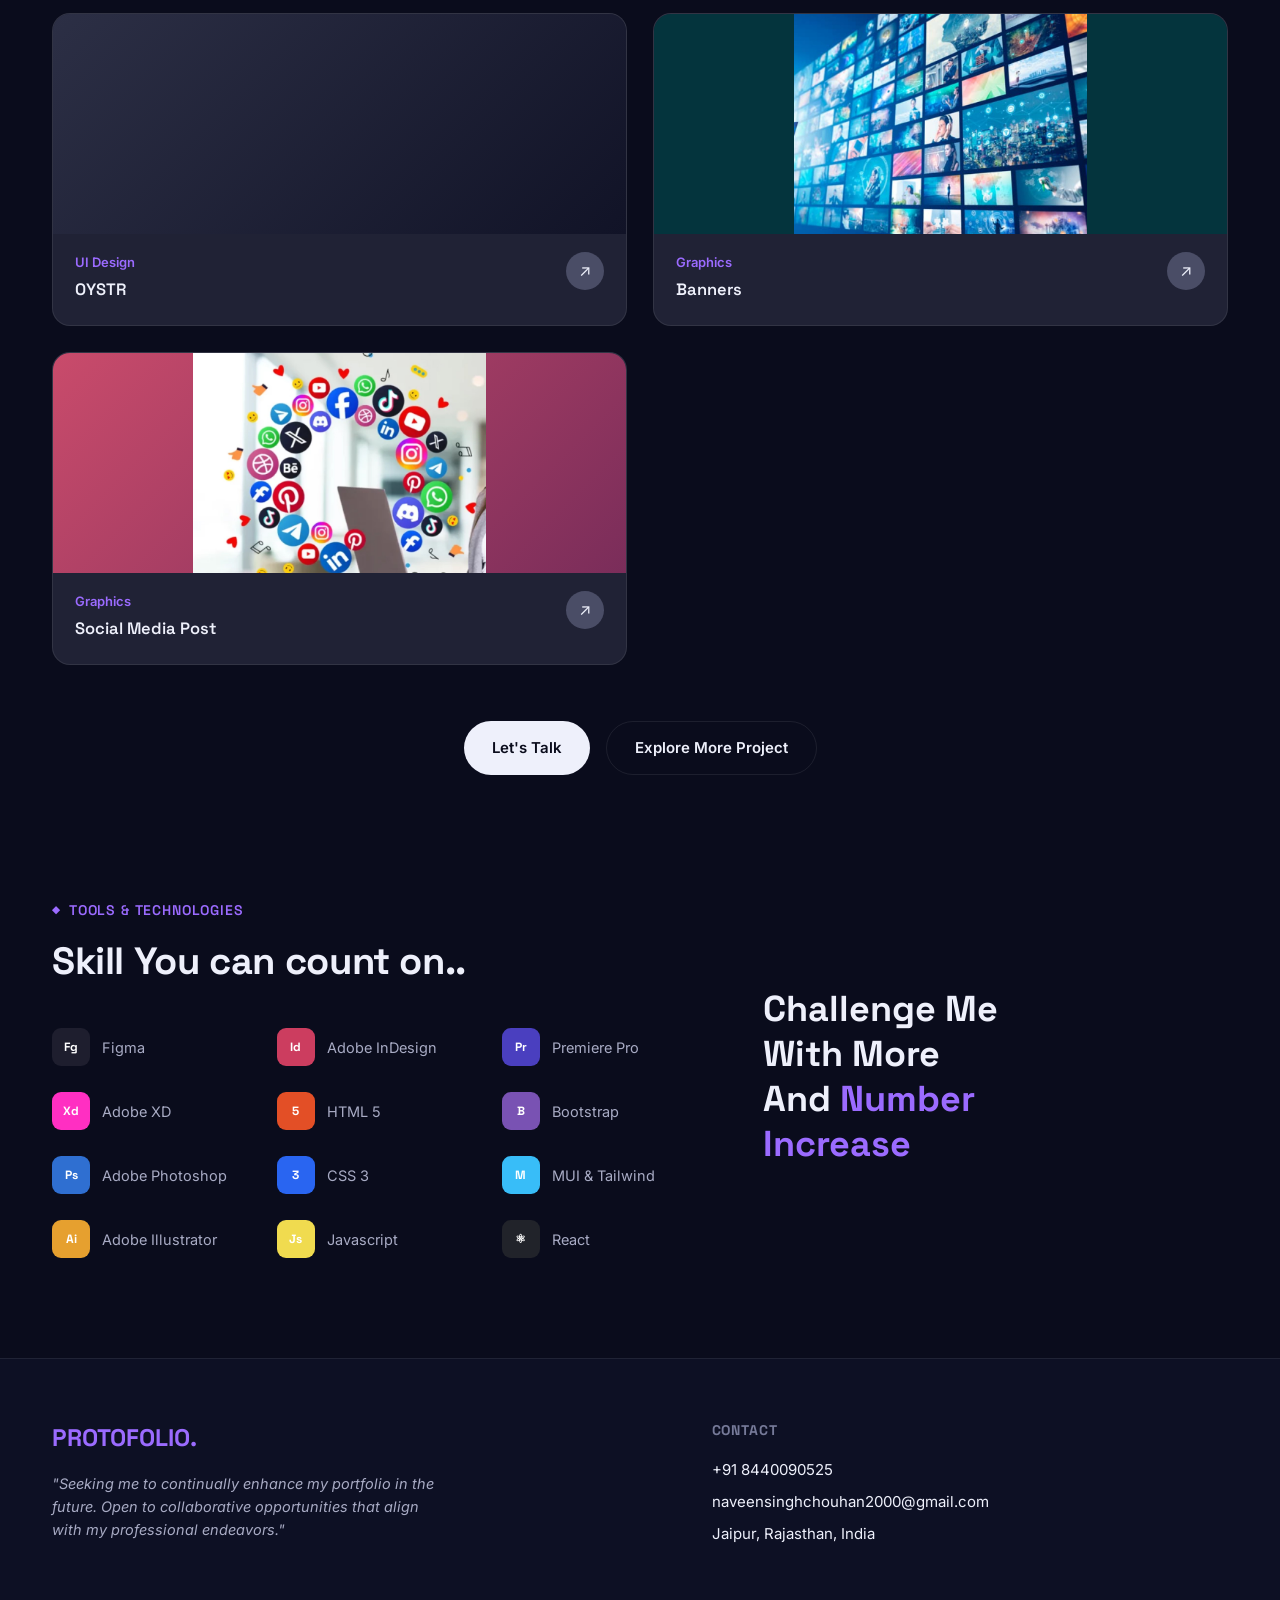
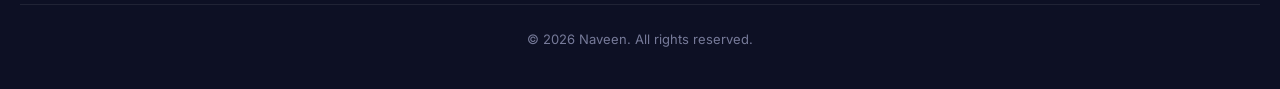
==== commit 36a8ef9a: "social-post" ====
--- a/index.html
+++ b/index.html
@@ -109,7 +109,7 @@
           </p>
           <div style="display: flex; gap: 14px; flex-wrap: wrap">
             <a href="about.html" class="btn btn-ghost-dark">More About Me</a>
-            <a href="../files/Assets/DesignerResume.pdf" class="btn btn-outline"
+            <a href="../files/Assets/resume.pdf" class="btn btn-outline"
               >Download CV</a
             >
           </div>
--- a/styles.css
+++ b/styles.css
@@ -831,6 +831,9 @@
   position: relative;
   overflow: hidden;
 }
+.case-banner img{
+  background-size: cover;
+}
 .case-section {
   padding: 0 0 80px;
 }
